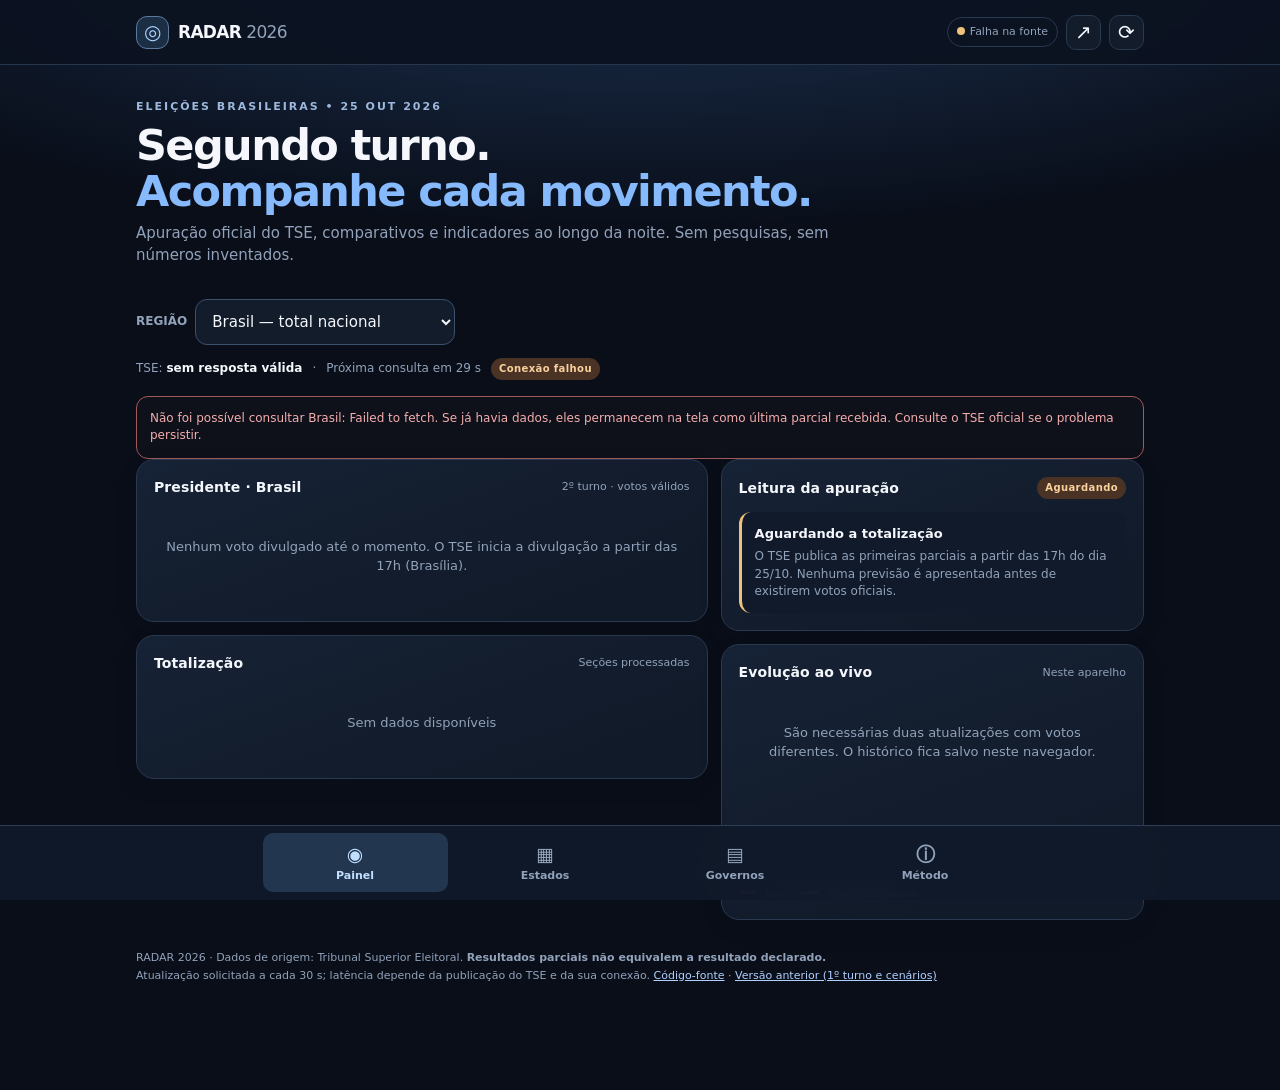
==== ao-vivo.html @ 3580d465 "feat: add real-time 2026 runoff dashboard for Android using official TSE results" ====
<!doctype html>
<html lang="pt-BR">
<head>
<meta charset="utf-8">
<meta name="viewport" content="width=device-width,initial-scale=1,viewport-fit=cover">
<meta name="theme-color" content="#0b1020">
<meta name="mobile-web-app-capable" content="yes">
<meta name="apple-mobile-web-app-capable" content="yes">
<title>Radar 2026 — 2º turno ao vivo</title>
<link rel="manifest" href="manifest.json">
<style>
:root{color-scheme:dark;--bg:#090e19;--panel:#121c2b;--panel2:#192538;--line:#29394f;--text:#f5f7fc;--muted:#91a2ba;--red:#f36e78;--blue:#69acfa;--green:#75dfb2;--amber:#eec27a}
*{box-sizing:border-box}html{scroll-behavior:smooth}body{margin:0;min-height:100vh;background:radial-gradient(ellipse 100% 35% at 50% -5%,#1c3150 0%,transparent 75%),var(--bg);font:15px/1.45 system-ui,-apple-system,"Segoe UI",sans-serif;color:var(--text)}
button,select{font:inherit}button{cursor:pointer}button:focus-visible,select:focus-visible,a:focus-visible{outline:2px solid var(--blue);outline-offset:3px}a{color:var(--blue)}
.container{width:min(100%,1040px);margin:auto;padding:0 16px}.topbar{position:sticky;top:0;z-index:10;background:#0b1220ed;backdrop-filter:blur(18px);border-bottom:1px solid #25364d}
.topin{display:flex;align-items:center;justify-content:space-between;gap:8px;min-height:64px}
.brand{display:flex;align-items:center;gap:9px;font-weight:850;font-size:17px;letter-spacing:-.7px}.logo{display:grid;place-items:center;width:33px;height:33px;border:1px solid #5c799e;border-radius:11px;background:#1b2e44;color:#a9d1ff;font-size:20px}.brand span:last-child{font-weight:400;color:var(--muted)}
.top-actions{display:flex;align-items:center;gap:8px}.light{padding:6px 9px;border:1px solid var(--line);border-radius:20px;color:var(--muted);font-size:11px;white-space:nowrap}.dot{display:inline-block;width:8px;height:8px;margin-right:5px;border-radius:50%;background:var(--amber)}.dot.live{background:var(--green);box-shadow:0 0 0 4px #75dfb21a}
.iconbtn{display:grid;place-items:center;width:35px;height:35px;border:1px solid var(--line);background:var(--panel);color:var(--text);border-radius:10px;font-size:20px}.iconbtn:disabled{opacity:.4}
.hero{padding:27px 0 15px}.eyebrow{font-size:11px;text-transform:uppercase;letter-spacing:2px;font-weight:800;color:#9db8dc}.hero h1{font-size:clamp(27px,7vw,43px);line-height:1.06;margin:8px 0 9px;letter-spacing:-1.6px}.hero p{color:var(--muted);margin:0;max-width:700px}
.row{display:flex;align-items:center;gap:10px;flex-wrap:wrap}.filter{margin:17px 0 13px;display:flex;align-items:center;gap:8px}
.filter label{font-size:12px;color:var(--muted);font-weight:700}.filter select{min-width:190px;max-width:100%;color:var(--text);background:var(--panel);border:1px solid #3a506d;border-radius:12px;padding:12px}
.statusline{font-size:12px;color:var(--muted);margin:7px 0 16px;display:flex;gap:10px;align-items:center;flex-wrap:wrap}.statusline strong{color:var(--text)}
.pill{font-size:10px;font-weight:800;letter-spacing:.4px;border-radius:20px;padding:4px 8px;background:#1d3850;color:#a2d8ff;white-space:nowrap}.pill.warn{background:#4a3325;color:#f8d19d}.pill.ok{background:#164233;color:#a9f5cb}
.card{background:linear-gradient(160deg,#162235,#111a29 80%);border:1px solid var(--line);border-radius:18px;padding:17px;margin-bottom:12px;box-shadow:0 7px 25px #00000013}.card-head{display:flex;justify-content:space-between;align-items:center;gap:10px;margin-bottom:13px}.card-head h2{font-size:14px;letter-spacing:.1px;margin:0}.card-head small{font-size:11px;color:var(--muted)}.muted{color:var(--muted)}
.duel{display:grid;grid-template-columns:1fr auto 1fr;align-items:end;gap:8px;margin-bottom:18px}.side{min-width:0}.side.r{text-align:right}.c-name{font-size:13px;color:var(--muted);font-weight:700;overflow:hidden;text-overflow:ellipsis;white-space:nowrap}.big{font-weight:850;font-size:clamp(32px,10vw,62px);line-height:1.12;letter-spacing:-2px;white-space:nowrap;font-variant-numeric:tabular-nums}.red{color:var(--red)}.blue{color:var(--blue)}.versus{font-size:11px;letter-spacing:.5px;font-weight:900;color:#6d84a3;margin-bottom:17px}.votes{font-size:12px;color:var(--muted);font-variant-numeric:tabular-nums}
.split{display:flex;height:13px;background:#34445a;border-radius:8px;overflow:hidden;gap:2px}.split>div{transition:width .5s}.split .a{background:var(--red)}.split .b{background:var(--blue)}.legend{display:flex;justify-content:space-between;gap:7px;font-size:11px;color:var(--muted);margin-top:8px}
.progress{height:7px;background:#29394e;border-radius:5px;overflow:hidden}.progress i{display:block;height:100%;background:linear-gradient(90deg,#4e8dd5,#8ec5ff);transition:width .6s}
.grid{display:grid;grid-template-columns:repeat(2,minmax(0,1fr));gap:9px}.metric{border:1px solid #28394c;background:#101a2a;border-radius:13px;padding:13px;min-width:0}.metric .k{font-size:11px;color:var(--muted);margin-bottom:7px}.metric .v{font-size:23px;font-weight:800;letter-spacing:-.7px;font-variant-numeric:tabular-nums}.metric .s{color:var(--muted);font-size:11px;margin-top:2px}.span2{grid-column:span 2}
.analytics{display:grid;gap:9px}.insight{padding:13px;background:#101a2a;border-radius:12px;border-left:3px solid #5c97d4}.insight strong{font-size:13px;display:block;margin-bottom:4px}.insight p{font-size:12px;color:var(--muted);margin:0}.insight.alert{border-color:var(--amber)}
.notice{border:1px solid #715a37;background:#372b211f;padding:13px;border-radius:12px;font-size:12px;color:#e8cda2}.notice.error{border-color:#a35959;color:#f5adad}.controls{display:flex;align-items:center;justify-content:space-between;gap:8px}.controls select{border:1px solid var(--line);background:#101a2a;color:var(--text);border-radius:8px;padding:8px;font-size:12px}
.chartarea{width:100%;min-height:190px}.chartarea svg{width:100%;height:auto;display:block}.chartlegend{display:flex;gap:13px;color:var(--muted);font-size:11px;flex-wrap:wrap}.linekey{display:inline-block;width:18px;height:3px;border-radius:2px;vertical-align:3px;margin-right:5px}
.list{display:flex;flex-direction:column}.state{width:100%;text-align:left;display:grid;grid-template-columns:minmax(0,1fr) 76px 100px;gap:10px;align-items:center;padding:12px 3px;background:transparent;color:var(--text);border:0;border-top:1px solid var(--line)}.state:active{background:#213450}.stname{font-size:13px;font-weight:800}.stsub{color:var(--muted);font-size:11px;margin-top:2px}.state .val{text-align:right;font-weight:800;font-variant-numeric:tabular-nums}.state .val small{display:block;font-size:10px;font-weight:500;color:var(--muted)}.tinybar{height:5px;border-radius:5px;background:#334458;margin-top:6px;overflow:hidden;display:flex}.tinybar>i{height:5px}.tinybar .a{background:var(--red)}.tinybar .b{background:var(--blue)}
.view{display:none}.view.active{display:block}.bottomnav{position:fixed;z-index:20;bottom:0;left:0;right:0;background:#101a2af0;backdrop-filter:blur(20px);border-top:1px solid #2d3f56;padding:7px max(10px,env(safe-area-inset-right)) calc(8px + env(safe-area-inset-bottom));display:flex;justify-content:center;gap:5px}.bottomnav button{width:min(25%,185px);background:transparent;border:0;color:var(--muted);font-size:11px;font-weight:750;border-radius:10px;padding:8px 2px}.bottomnav button b{display:block;font-size:19px;line-height:1.4}.bottomnav button.active{background:#223650;color:#c2dfff}
footer{padding:16px 0 105px;color:var(--muted);font-size:11px;line-height:1.65}footer a{color:#b0d0ff}
.empty{padding:28px 10px;text-align:center;color:var(--muted);font-size:13px}
.refreshing{animation:spin 1s linear infinite}@keyframes spin{to{transform:rotate(360deg)}}
@media(min-width:710px){.layout{display:grid;grid-template-columns:1.35fr 1fr;gap:13px;align-items:start}.layout .card{margin-bottom:13px}.grid{grid-template-columns:repeat(2,minmax(0,1fr))}.state{grid-template-columns:minmax(0,1fr) 100px 140px}.hero{padding-top:34px}.filter select{min-width:260px}}
@media(max-width:380px){.state{grid-template-columns:minmax(0,1fr) 66px 82px;gap:4px}.big{font-size:34px}.brand{font-size:15px}.statusline{font-size:11px}}
</style>
</head>
<body>
<header class="topbar"><div class="container topin"><div class="brand"><span class="logo">◎</span><div>RADAR <span>2026</span></div></div><div class="top-actions"><span id="livepill" class="light"><span class="dot"></span>Conectando</span><button id="share" class="iconbtn" title="Compartilhar resumo" aria-label="Compartilhar resumo">↗</button><button id="reload" class="iconbtn" title="Atualizar agora" aria-label="Atualizar agora">⟳</button></div></div></header>
<div class="container">
<section class="hero"><div class="eyebrow">ELEIÇÕES BRASILEIRAS • 25 OUT 2026</div><h1>Segundo turno.<br><span style="color:#86bafd">Acompanhe cada movimento.</span></h1><p>Apuração oficial do TSE, comparativos e indicadores ao longo da noite. Sem pesquisas, sem números inventados.</p></section>
<div class="filter"><label for="scope">REGIÃO</label><select id="scope" aria-label="Escolher região"></select></div>
<div class="statusline"><span id="source-time">TSE: consultando...</span><span>·</span><span id="update-time">Atualização automática: 30 s</span><span class="pill" id="status-pill">Aguardando</span></div>
<div id="error" class="notice error" hidden></div>

<div id="dashboard" class="view active">
<div class="layout">
<div>
<section class="card" id="duelCard"><div class="card-head"><h2>Presidência da República</h2><small>2º turno · votos válidos</small></div><div class="empty">Carregando dados do TSE…</div></section>
<section class="card"><div class="card-head"><h2>Totalização</h2><small>Seções processadas</small></div><div class="grid" id="numbers"><div class="empty">Aguardando informações…</div></div></section>
</div>
<div>
<section class="card"><div class="card-head"><h2>Leitura da apuração</h2><span class="pill" id="an-pill">Automática</span></div><div class="analytics" id="insights"><div class="empty">As análises aparecerão com os resultados.</div></div></section>
<section class="card"><div class="card-head"><h2>Evolução ao vivo</h2><small id="chart-note">Neste aparelho</small></div><div class="chartarea" id="timeline"><div class="empty">Aguardando o primeiro dado com votos…</div></div><div class="chartlegend"><span><i class="linekey" style="background:var(--red)"></i> Lula</span><span><i class="linekey" style="background:var(--blue)"></i> Flávio Bolsonaro</span></div></section>
</div>
</div>
</div>
<div id="states" class="view"><section class="card"><div class="card-head"><h2>Raio-X dos estados</h2><small>Presidência · 2º turno</small></div><p class="muted" style="font-size:12px;margin:0 0 10px">Toque em um estado para ver seus números e a evolução local. Cada UF tem seu próprio percentual de seções totalizadas — compare com cautela.</p><div class="controls"><label class="muted" style="font-size:12px" for="sort">Ordenar</label><select id="sort"><option value="alphabet">UF (A-Z)</option><option value="apur">Mais apurado</option><option value="gap">Maior vantagem</option></select></div><div class="list" id="state-list"></div></section></div>
<div id="governors" class="view"><section class="card"><div class="card-head"><h2>Governadores</h2><small>Estados com 2º turno</small></div><p class="muted" style="font-size:12px">Disputas de governador no Amazonas, Rio Grande do Norte, Distrito Federal, Espírito Santo, Acre e Tocantins, conforme configuração do TSE. Ceará e Amapá não têm disputa de governador neste turno.</p><div class="filter"><label for="govscope">ESTADO</label><select id="govscope"><option value="am">Amazonas</option><option value="rn">Rio Grande do Norte</option><option value="df">Distrito Federal</option><option value="es">Espírito Santo</option><option value="ac">Acre</option><option value="to">Tocantins</option></select></div><div id="gov-card" class="empty">Selecione a região para acompanhar.</div></section></div>
<div id="method" class="view"><section class="card"><div class="card-head"><h2>Como este radar funciona</h2><span class="pill">Transparência</span></div>
<p><strong>Fonte:</strong> arquivos JSON de resultado unificado publicados em <a href="https://resultados.tse.jus.br" target="_blank" rel="noopener">resultados.tse.jus.br</a>. Presidente no código de eleição 6258 e governador no 6260. Atualização a cada 30 segundos com pausa quando o aplicativo fica em segundo plano.</p>
<p><strong>“Apurado”</strong> é o percentual de seções totalizadas reportado pelo TSE, não uma estimativa de votos ainda por contar. As porcentagens das candidaturas são as de votos válidos na respectiva abrangência.</p>
<p><strong>Leituras automáticas</strong> mostram diferença de votos, pontos percentuais, liderança e mudanças observadas. Uma tendência parcial não é uma previsão de quem vencerá; a ordem geográfica de apuração pode distorcer a impressão.</p>
<p><strong>Histórico:</strong> salvo apenas neste navegador, a cada mudança relevante dos dados enquanto o painel permanece aberto. Limpar dados do site ou mudar de aparelho apaga o histórico local.</p>
<p><strong>Falhas:</strong> quando a fonte oficial não responde, o app não fabrica valores nem apresenta dados antigos como novos. Confira o horário oficial e o aviso de conexão.</p>
<p>Este painel é independente, sem vínculo institucional com o TSE. Não usa inteligência artificial generativa, API paga ou análises editoriais partidárias.</p>
<a href="https://www.tse.jus.br/eleicoes/eleicoes-2026-content/divulgacao-dos-resultados-das-eleicoes-2026" target="_blank" rel="noopener">Conferir resultados na Justiça Eleitoral</a>
</section></div>
<footer>RADAR 2026 · Dados de origem: Tribunal Superior Eleitoral. <strong>Resultados parciais não equivalem a resultado declarado.</strong><br>Atualização solicitada a cada 30 s; latência depende da publicação do TSE e da sua conexão. <a href="https://github.com/Fliparaujor/apuracao-2026">Código-fonte</a> · <a href="index.html">Versão anterior (1º turno e cenários)</a></footer>
</div>
<nav class="bottomnav" aria-label="Navegação"><button data-tab="dashboard" class="active"><b>◉</b>Painel</button><button data-tab="states"><b>▦</b>Estados</button><button data-tab="governors"><b>▤</b>Governos</button><button data-tab="method"><b>ⓘ</b>Método</button></nav>

<script>
(function(){
"use strict";
const ROOT="https://resultados.tse.jus.br/oficial/ele2026/";
const FREQ=30000;
const STATES={ac:"Acre",al:"Alagoas",ap:"Amapá",am:"Amazonas",ba:"Bahia",ce:"Ceará",df:"Distrito Federal",es:"Espírito Santo",go:"Goiás",ma:"Maranhão",mt:"Mato Grosso",ms:"Mato Grosso do Sul",mg:"Minas Gerais",pa:"Pará",pb:"Paraíba",pr:"Paraná",pe:"Pernambuco",pi:"Piauí",rj:"Rio de Janeiro",rn:"Rio Grande do Norte",rs:"Rio Grande do Sul",ro:"Rondônia",rr:"Roraima",sc:"Santa Catarina",sp:"São Paulo",se:"Sergipe",to:"Tocantins"};
const scopeNames={br:"Brasil",ce:"Ceará",ap:"Amapá","ce13897":"Fortaleza","ap06050":"Macapá",...STATES};
const GOV=["am","rn","df","es","ac","to"];
const $=id=>document.getElementById(id);
const fmt=n=>Number(n||0).toLocaleString("pt-BR");
const dec=(n,d=2)=>Number(n||0).toLocaleString("pt-BR",{minimumFractionDigits:d,maximumFractionDigits:d});
const parseNum=n=>Number(String(n==null?0:n).replace(/\./g,"").replace(",","."))||0;
const esc=s=>String(s==null?"":s).replace(/[&<>"']/g,c=>({"&":"&amp;","<":"&lt;",">":"&gt;",'"':"&quot;","'":"&#39;"}[c]));
const race=(key,gov=false)=>{const uf=key==="br"?"br":key.slice(0,2);const city=key.length>2?key.slice(2):"";const ele=gov?6260:6258;const c=gov?"0003":"0001";return ROOT+ele+"/dados/"+uf+"/"+uf+city+"-c"+c+"-e"+String(ele).padStart(6,"0")+"-u.json"};
function decode(d){if(!d||!d.carg||!d.carg[0])throw Error("Formato inesperado do TSE");const x=d.carg[0];const arr=[];(x.agr||[]).forEach(a=>(a.par||[]).forEach(p=>(p.cand||[]).forEach(c=>arr.push({name:c.nmu||c.nm,num:String(c.n),party:p.sg||"",v:parseNum(c.vap),pct:parseNum(c.pvap),status:c.st||"",eleito:c.e==="s"}))));arr.sort((a,b)=>b.v-a.v);return {id:d.idg||"",date:(d.dg||"")+" "+(d.hg||""),turn:String(d.t||""),finished:d.tf==="s",counted:parseNum(d.s&&d.s.pst),sections:parseNum(d.s&&d.s.st),sectionsTotal:parseNum(d.s&&d.s.ts),valid:parseNum(d.v&&d.v.vv),blank:parseNum(d.v&&d.v.vb),null:parseNum(d.v&&(d.v.vn||d.v.tvn)),voters:parseNum(d.e&&d.e.c),electorate:parseNum(d.e&&d.e.te),cands:arr};}
let scope="br",tab="dashboard",sorting="alphabet",govscope="am",busy=false,lastFetch=0,next=0,seq=0;
const cache={},errors={};
const histKey=k=>"radar2026-v1-"+k;
const history={};
function loadHist(k){if(history[k])return history[k];try{let h=JSON.parse(localStorage.getItem(histKey(k))||"[]");history[k]=Array.isArray(h)?h:[];}catch(e){history[k]=[];}return history[k];}
function remember(k,d){if(!d.valid||!d.cands.length)return;const h=loadHist(k),s={t:Date.now(),source:d.date,id:d.id,p:d.cands.map(c=>({n:c.num,v:c.v,p:c.pct})),counted:d.counted,valid:d.valid};const old=h[h.length-1];if(old&&old.id===s.id&&old.counted===s.counted&&old.valid===s.valid)return;h.push(s);if(h.length>240)h.splice(0,h.length-240);try{localStorage.setItem(histKey(k),JSON.stringify(h))}catch(e){}}
async function fetchOne(key,gov=false){const k=(gov?"gov-":"pres-")+key;const controller=new AbortController(),tm=setTimeout(()=>controller.abort(),12000);
try{const u=race(key,gov)+"?v="+Math.floor(Date.now()/15000);const r=await fetch(u,{signal:controller.signal,cache:"no-store"});if(!r.ok)throw Error("HTTP "+r.status);const data=decode(await r.json());if(data.turn&&data.turn!=="2")throw Error("Resposta não corresponde ao 2º turno");cache[k]=data;errors[k]="";remember(k,data);return data;}catch(e){errors[k]=e.name==="AbortError"?"TSE demorou para responder":(e.message||"Falha de rede");return null;}finally{clearTimeout(tm);}}
async function pool(tasks,limit=5){let pos=0;await Promise.all(Array.from({length:Math.min(limit,tasks.length)},async()=>{while(pos<tasks.length){const task=tasks[pos++];await task();}}));}
function candidateClass(c){return c.num==="13"?"red":c.num==="22"?"blue":"";}
function snapshot(key,gov=false){return cache[(gov?"gov-":"pres-")+key];}
function headline(d){if(!d||!d.valid)return '<div class="empty">Nenhum voto divulgado até o momento. O TSE inicia a divulgação a partir das 17h (Brasília).</div>';const a=d.cands[0],b=d.cands[1];if(!a)return '<div class="empty">Sem candidatura disponível na fonte oficial.</div>';let av=a.pct,bv=b?b.pct:0;return '<div class="duel"><div class="side"><div class="c-name">'+esc(a.name)+'</div><div class="big '+candidateClass(a)+'">'+dec(av)+'%</div><div class="votes">'+fmt(a.v)+' votos</div></div><span class="versus">VS</span><div class="side r"><div class="c-name">'+esc(b?b.name:"—")+'</div><div class="big '+candidateClass(b||{})+'">'+dec(bv)+'%</div><div class="votes">'+fmt(b?b.v:0)+' votos</div></div></div><div class="split"><div class="a" style="background:var('+(a.num==="13"?"--red":"--blue")+');width:'+Math.max(0,Math.min(100,av))+'%"></div><div class="b" style="background:var('+(b&&b.num==="13"?"--red":"--blue")+');width:'+Math.max(0,Math.min(100,bv))+'%"></div></div><div class="legend"><span>'+esc(a.party)+' · '+esc(a.num)+'</span><span>'+esc(b?b.party:"")+' · '+esc(b?b.num:"")+'</span></div>';}
function metrics(d){const parts=[["Seções apuradas",dec(d.counted)+"%","TSE · "+fmt(d.sections)+" / "+fmt(d.sectionsTotal)],["Votos válidos",fmt(d.valid),"na região selecionada"],["Comparecimento",fmt(d.voters),d.electorate?dec(100*d.voters/d.electorate)+"% do eleitorado até agora":"Aguardando"],["Brancos e nulos",fmt(d.blank+d.null),fmt(d.blank)+" brancos · "+fmt(d.null)+" nulos"]];return parts.map(x=>'<div class="metric"><div class="k">'+x[0]+'</div><div class="v">'+x[1]+'</div><div class="s">'+x[2]+'</div></div>').join('');}
function insight(title,body,warn=false){return '<div class="insight'+(warn?' alert':'')+'"><strong>'+esc(title)+'</strong><p>'+esc(body)+'</p></div>';}
function analysis(k,d){if(!d||!d.valid)return insight("Aguardando a totalização","O TSE publica as primeiras parciais a partir das 17h do dia 25/10. Nenhuma previsão é apresentada antes de existirem votos oficiais.",true);
const a=d.cands[0],b=d.cands[1];if(!a||!b)return insight("Sem comparativo ainda","Aguardando dados de ambas as candidaturas.",true);const diff=a.v-b.v,pp=a.pct-b.pct,h=loadHist("pres-"+k);
let out=insight("Liderança parcial",a.name+" está à frente por "+fmt(diff)+" votos ("+dec(pp)+" pontos percentuais) em "+scopeNames[k]+".");
if(h.length>=2){let prior=h[h.length-2];let prev=prior.p.find(x=>x.n===a.num);let move=prev?a.pct-prev.p:null;if(move!==null)out+=insight("Mudança desde a parcial anterior",(move>=0?"+":"")+dec(move)+" ponto(s) na participação de "+a.name+" desde o registro anterior neste aparelho. Isso não indica tendência nacional consolidada.");}
else out+=insight("Histórico em formação","O radar começa a guardar snapshots reais à medida que novos boletins são processados. A série não representa períodos em que o app esteve fechado.");
if(d.counted<100)out+=insight("Leitura com cautela",dec(d.counted)+"% das seções da abrangência foram totalizadas. A ordem em que as cidades e regiões entram no sistema pode alterar bastante a liderança parcial.",true);
else out+=insight("Totalização da abrangência",d.finished?"O TSE marca a totalização como encerrada. Confira a situação oficial da candidatura.":"Todas as seções constam como totalizadas; a conclusão oficial ainda deve ser confirmada pelo TSE.");
return out;}
function chart(k){const h=loadHist("pres-"+k),el=$("timeline");if(h.length<2){el.innerHTML='<div class="empty">São necessárias duas atualizações com votos diferentes. O histórico fica salvo neste navegador.</div>';return;}const pts=h.slice(-80),w=640,height=225,pad={l:43,r:15,t:18,b:33},inner=w-pad.l-pad.r;
const cs=snapshot(k)?.cands||[];const names=cs.length?cs.map(c=>c.num):["13","22"];const y=v=>pad.t+(100-v)/100*(height-pad.t-pad.b);const xx=i=>pad.l+i/(pts.length-1)*inner;
function path(n){return pts.map((p,i)=>{const x=p.p.find(z=>z.n===n);return (i?"L":"M")+xx(i).toFixed(1)+" "+y(x?x.p:0).toFixed(1)}).join(" ");}
const a=names[0],b=names[1];const lines=[a,b].map(n=>'<path d="'+path(n)+'" fill="none" stroke="'+(n==="13"?"#f36e78":"#69acfa")+'" stroke-width="3" stroke-linecap="round" stroke-linejoin="round"/>').join("");
let grid="";for(const v of [0,25,50,75,100])grid+='<line x1="'+pad.l+'" y1="'+y(v)+'" x2="'+(w-pad.r)+'" y2="'+y(v)+'" stroke="#2b3d52" stroke-dasharray="3 5"/><text x="'+(pad.l-8)+'" y="'+(y(v)+4)+'" text-anchor="end" fill="#8da1ba" font-size="12">'+v+'%</text>';
const start=new Date(pts[0].t).toLocaleTimeString("pt-BR",{hour:"2-digit",minute:"2-digit"});const end=new Date(pts[pts.length-1].t).toLocaleTimeString("pt-BR",{hour:"2-digit",minute:"2-digit"});
el.innerHTML='<svg viewBox="0 0 '+w+' '+height+'" role="img" aria-label="Evolução dos percentuais da apuração, registrada no aparelho">'+grid+lines+'<text x="'+pad.l+'" y="'+(height-7)+'" fill="#8da1ba" font-size="12">'+start+'</text><text x="'+(w-pad.r)+'" y="'+(height-7)+'" fill="#8da1ba" text-anchor="end" font-size="12">'+end+'</text></svg>';}
function renderDashboard(){const d=snapshot(scope);$("duelCard").innerHTML='<div class="card-head"><h2>Presidente · '+esc(scopeNames[scope]||scope)+'</h2><small>2º turno · votos válidos</small></div>'+headline(d)+(d?'<div class="legend"><span>'+esc(d.date)+'</span><span>'+dec(d.counted)+'% apurado</span></div><div class="progress" style="margin-top:6px"><i style="width:'+Math.min(100,d.counted)+'%"></i></div>':'');
$("numbers").innerHTML=d?metrics(d):'<div class="empty span2">Sem dados disponíveis</div>';
$("insights").innerHTML=analysis(scope,d);$("an-pill").className="pill"+(d&&d.valid?" ok":" warn");$("an-pill").textContent=d&&d.valid?"Parcial oficial":"Aguardando";
$("source-time").innerHTML=d?"TSE: <strong>"+esc(d.date)+"</strong> · "+esc(scopeNames[scope]||scope):"TSE: <strong>sem resposta válida</strong>";
const err=errors["pres-"+scope];$("error").hidden=!err;$("error").textContent=err?"Não foi possível consultar "+scopeNames[scope]+": "+err+". Se já havia dados, eles permanecem na tela como última parcial recebida. Consulte o TSE oficial se o problema persistir.":"";
$("status-pill").className="pill "+(err?"warn":d&&d.valid?"ok":"warn");$("status-pill").textContent=err?"Conexão falhou":d&&d.valid?(d.finished?"Totalizado":"Apuração parcial"):"Sem votos divulgados";
$("livepill").innerHTML='<span class="dot'+(d&&d.valid&&!err?" live":"")+'"></span>'+(err?"Falha na fonte":d&&d.valid?"TSE conectado":"Aguardando votos");
chart(scope);
}
function renderStates(){let a=Object.keys(STATES).map(k=>[k,snapshot(k)]);if(sorting==="alphabet")a.sort((x,y)=>STATES[x[0]].localeCompare(STATES[y[0]],"pt-BR"));if(sorting==="apur")a.sort((x,y)=>(y[1]?.counted||0)-(x[1]?.counted||0));if(sorting==="gap")a.sort((x,y)=>((y[1]?.cands[0]?.pct||0)-(y[1]?.cands[1]?.pct||0))-((x[1]?.cands[0]?.pct||0)-(x[1]?.cands[1]?.pct||0)));
$("state-list").innerHTML=a.map(([k,d])=>{let a=d?.cands[0],b=d?.cands[1],p=d?.counted||0,v=!!(d?.valid);return '<button class="state" data-scope="'+k+'"><div><div class="stname">'+STATES[k]+'</div><div class="stsub">'+(v?a.name+" lidera":"Aguardando votos")+'</div></div><div class="val">'+dec(p,1)+'%<small>apurado</small></div><div class="val">'+(v?'<span class="'+candidateClass(a)+'">+'+dec(a.pct-(b?.pct||0),2)+' pp</span>':'—')+'<small>vantagem líder</small><div class="tinybar"><i class="a" style="width:'+(v?(d.cands.find(c=>c.num==="13")?.pct||0):0)+'%"></i><i class="b" style="width:'+(v?(d.cands.find(c=>c.num==="22")?.pct||0):0)+'%"></i></div></div></button>';}).join("");}
function renderGov(){const d=snapshot(govscope,true);$("gov-card").innerHTML='<div class="card-head"><h2>'+STATES[govscope]+'</h2><small>'+esc(d?d.date:"Sem resposta")+'</small></div>'+headline(d)+(d?'<p class="muted" style="font-size:12px">'+dec(d.counted)+'% das seções totalizadas · '+fmt(d.valid)+' votos válidos</p>':'<p class="muted">Aguardando resultado oficial. A eleição está configurada para o 2º turno nesta UF.</p>')+(errors["gov-"+govscope]?'<p class="notice error">Fonte indisponível: '+esc(errors["gov-"+govscope])+'</p>':'');}
function render(){renderDashboard();if(tab==="states")renderStates();if(tab==="governors")renderGov();}
function setTab(k){tab=k;document.querySelectorAll(".view").forEach(x=>x.classList.toggle("active",x.id===k));document.querySelectorAll("[data-tab]").forEach(x=>x.classList.toggle("active",x.dataset.tab===k));if(k==="governors"&&!snapshot(govscope,true))fetchOne(govscope,true).then(renderGov);render();window.scrollTo({top:0,behavior:"instant"});}
function updateOptions(){const sel=$("scope");const specials=[["br","Brasil — total nacional"],["ce","Ceará"],["ap","Amapá"],["ce13897","Fortaleza"],["ap06050","Macapá"]];sel.innerHTML='<optgroup label="Acessos rápidos">'+specials.map(([k,v])=>'<option value="'+k+'">'+v+'</option>').join("")+'</optgroup><optgroup label="Demais estados">'+Object.entries(STATES).filter(([k])=>!["ce","ap"].includes(k)).sort((a,b)=>a[1].localeCompare(b[1],"pt-BR")).map(([k,v])=>'<option value="'+k+'">'+v+'</option>').join("")+'</optgroup>';sel.value=scope;}
async function refresh(){if(busy)return;busy=true;$("reload").disabled=true;$("reload").classList.add("refreshing");const current=++seq;
const mainKeys=[...new Set(["br","ce","ap","ce13897","ap06050",scope])];await pool(mainKeys.map(k=>()=>fetchOne(k)),5);
if(current!==seq)return;renderDashboard();lastFetch=Date.now();next=lastFetch+FREQ;
const stateKeys=Object.keys(STATES).filter(k=>!mainKeys.includes(k));await pool(stateKeys.map(k=>()=>fetchOne(k)),5);
if(tab==="states")renderStates();if(tab==="governors")await fetchOne(govscope,true).then(renderGov);
busy=false;$("reload").disabled=false;$("reload").classList.remove("refreshing");next=Date.now()+FREQ;updateCountdown();}
function updateCountdown(){const s=busy?"Atualizando dados…":"Próxima consulta em "+Math.max(0,Math.ceil((next-Date.now())/1000))+" s";$("update-time").textContent=s;}
function share(){const d=snapshot(scope),txt=d&&d.valid?"Apuração 2026 • "+scopeNames[scope]+"\n"+d.cands.map(c=>c.name+": "+dec(c.pct)+"% ("+fmt(c.v)+" votos)").join("\n")+"\n"+dec(d.counted)+"% das seções · TSE "+d.date+"\n":"Apuração 2026: aguardando dados oficiais.\n";const url=location.href;const body=txt+"Fonte: resultados.tse.jus.br\n"+url;if(navigator.share){navigator.share({title:"Radar 2026",text:body}).catch(()=>{});}else if(navigator.clipboard){navigator.clipboard.writeText(body).then(()=>alert("Resumo copiado")).catch(()=>prompt("Copie o resumo",body));}else prompt("Copie o resumo",body);}
$("reload").addEventListener("click",refresh);$("share").addEventListener("click",share);$("scope").addEventListener("change",e=>{scope=e.target.value;renderDashboard();if(!snapshot(scope))fetchOne(scope).then(renderDashboard);});$("govscope").addEventListener("change",e=>{govscope=e.target.value;renderGov();fetchOne(govscope,true).then(renderGov);});$("sort").addEventListener("change",e=>{sorting=e.target.value;renderStates();});
document.querySelectorAll("[data-tab]").forEach(b=>b.addEventListener("click",()=>setTab(b.dataset.tab)));
$("state-list").addEventListener("click",e=>{const btn=e.target.closest("[data-scope]");if(!btn)return;scope=btn.dataset.scope;$("scope").value=scope;setTab("dashboard");});
document.addEventListener("visibilitychange",()=>{if(!document.hidden&&Date.now()>=next)refresh();});
window.addEventListener("online",()=>{if(!document.hidden)refresh();});
setInterval(()=>{if(document.hidden)return;if(!busy&&Date.now()>=next)refresh();else updateCountdown();},1000);
updateOptions();render();refresh();
if("serviceWorker"in navigator&&location.protocol==="https:"){navigator.serviceWorker.register("sw.js").catch(()=>{});}
})();
</script>
</body></html>
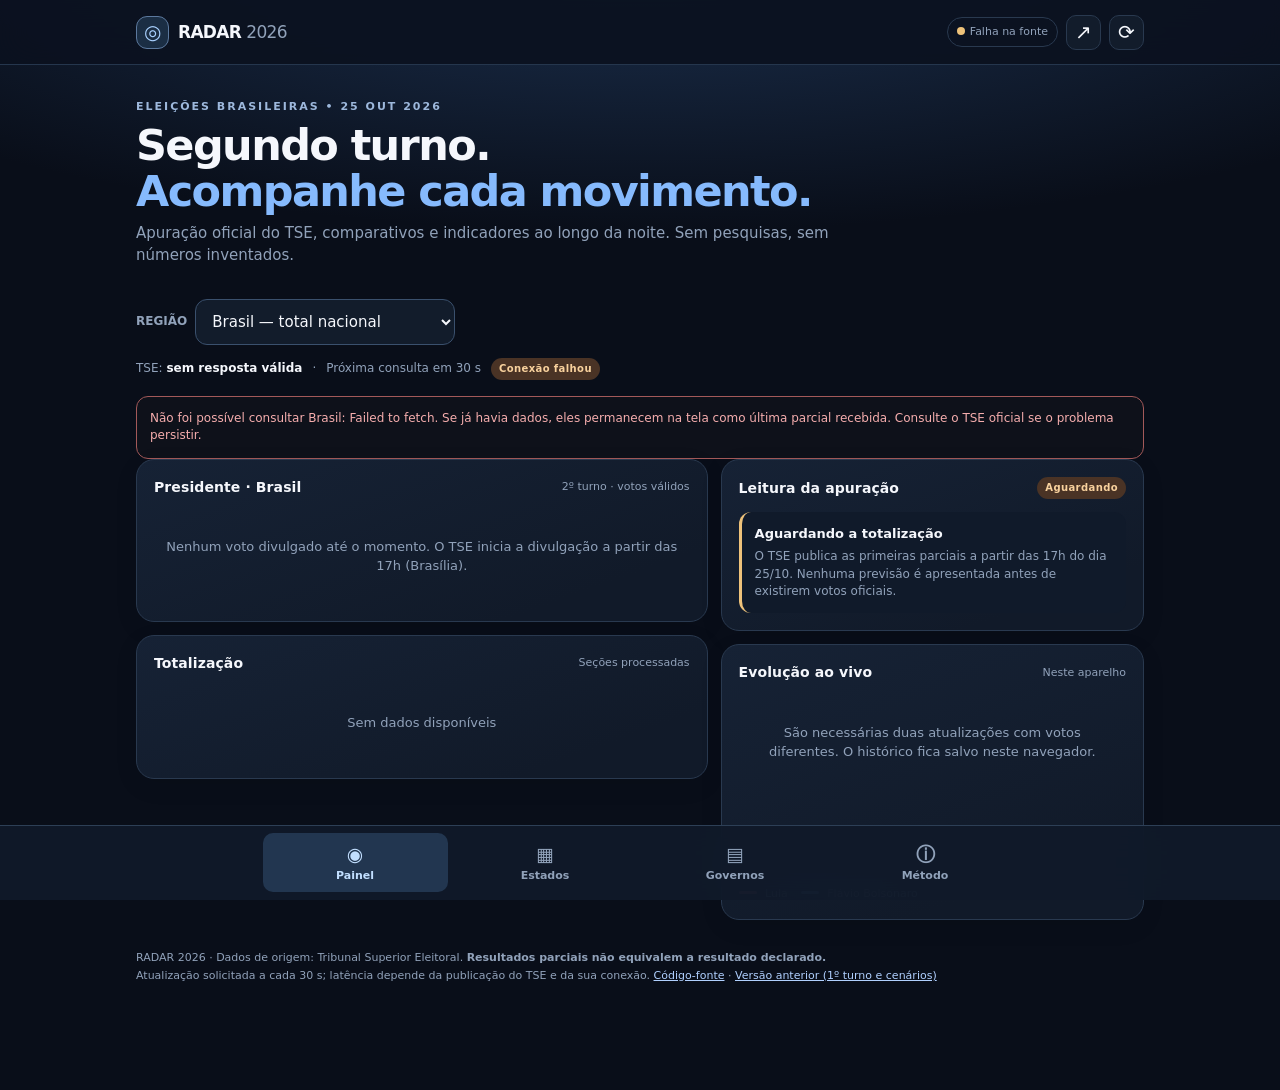
==== commit 540d5f43: "fix: use local TSE proxy in Termux mode and add browser icon" ====
--- a/ao-vivo.html
+++ b/ao-vivo.html
@@ -8,6 +8,7 @@
 <meta name="apple-mobile-web-app-capable" content="yes">
 <title>Radar 2026 — 2º turno ao vivo</title>
 <link rel="manifest" href="manifest.json">
+<link rel="icon" type="image/svg+xml" href="icon.svg">
 <style>
 :root{color-scheme:dark;--bg:#090e19;--panel:#121c2b;--panel2:#192538;--line:#29394f;--text:#f5f7fc;--muted:#91a2ba;--red:#f36e78;--blue:#69acfa;--green:#75dfb2;--amber:#eec27a}
 *{box-sizing:border-box}html{scroll-behavior:smooth}body{margin:0;min-height:100vh;background:radial-gradient(ellipse 100% 35% at 50% -5%,#1c3150 0%,transparent 75%),var(--bg);font:15px/1.45 system-ui,-apple-system,"Segoe UI",sans-serif;color:var(--text)}
@@ -96,7 +97,7 @@
 function loadHist(k){if(history[k])return history[k];try{let h=JSON.parse(localStorage.getItem(histKey(k))||"[]");history[k]=Array.isArray(h)?h:[];}catch(e){history[k]=[];}return history[k];}
 function remember(k,d){if(!d.valid||!d.cands.length)return;const h=loadHist(k),s={t:Date.now(),source:d.date,id:d.id,p:d.cands.map(c=>({n:c.num,v:c.v,p:c.pct})),counted:d.counted,valid:d.valid};const old=h[h.length-1];if(old&&old.id===s.id&&old.counted===s.counted&&old.valid===s.valid)return;h.push(s);if(h.length>240)h.splice(0,h.length-240);try{localStorage.setItem(histKey(k),JSON.stringify(h))}catch(e){}}
 async function fetchOne(key,gov=false){const k=(gov?"gov-":"pres-")+key;const controller=new AbortController(),tm=setTimeout(()=>controller.abort(),12000);
-try{const u=race(key,gov)+"?v="+Math.floor(Date.now()/15000);const r=await fetch(u,{signal:controller.signal,cache:"no-store"});if(!r.ok)throw Error("HTTP "+r.status);const data=decode(await r.json());if(data.turn&&data.turn!=="2")throw Error("Resposta não corresponde ao 2º turno");cache[k]=data;errors[k]="";remember(k,data);return data;}catch(e){errors[k]=e.name==="AbortError"?"TSE demorou para responder":(e.message||"Falha de rede");return null;}finally{clearTimeout(tm);}}
+try{const direct=race(key,gov);const local=(location.hostname==="127.0.0.1"||location.hostname==="localhost");const u=(local?"/api/tse/"+direct.slice(ROOT.length):direct)+"?v="+Math.floor(Date.now()/15000);const r=await fetch(u,{signal:controller.signal,cache:"no-store"});if(!r.ok)throw Error("HTTP "+r.status);const data=decode(await r.json());if(data.turn&&data.turn!=="2")throw Error("Resposta não corresponde ao 2º turno");cache[k]=data;errors[k]="";remember(k,data);return data;}catch(e){errors[k]=e.name==="AbortError"?"TSE demorou para responder":(e.message||"Falha de rede");return null;}finally{clearTimeout(tm);}}
 async function pool(tasks,limit=5){let pos=0;await Promise.all(Array.from({length:Math.min(limit,tasks.length)},async()=>{while(pos<tasks.length){const task=tasks[pos++];await task();}}));}
 function candidateClass(c){return c.num==="13"?"red":c.num==="22"?"blue":"";}
 function snapshot(key,gov=false){return cache[(gov?"gov-":"pres-")+key];}
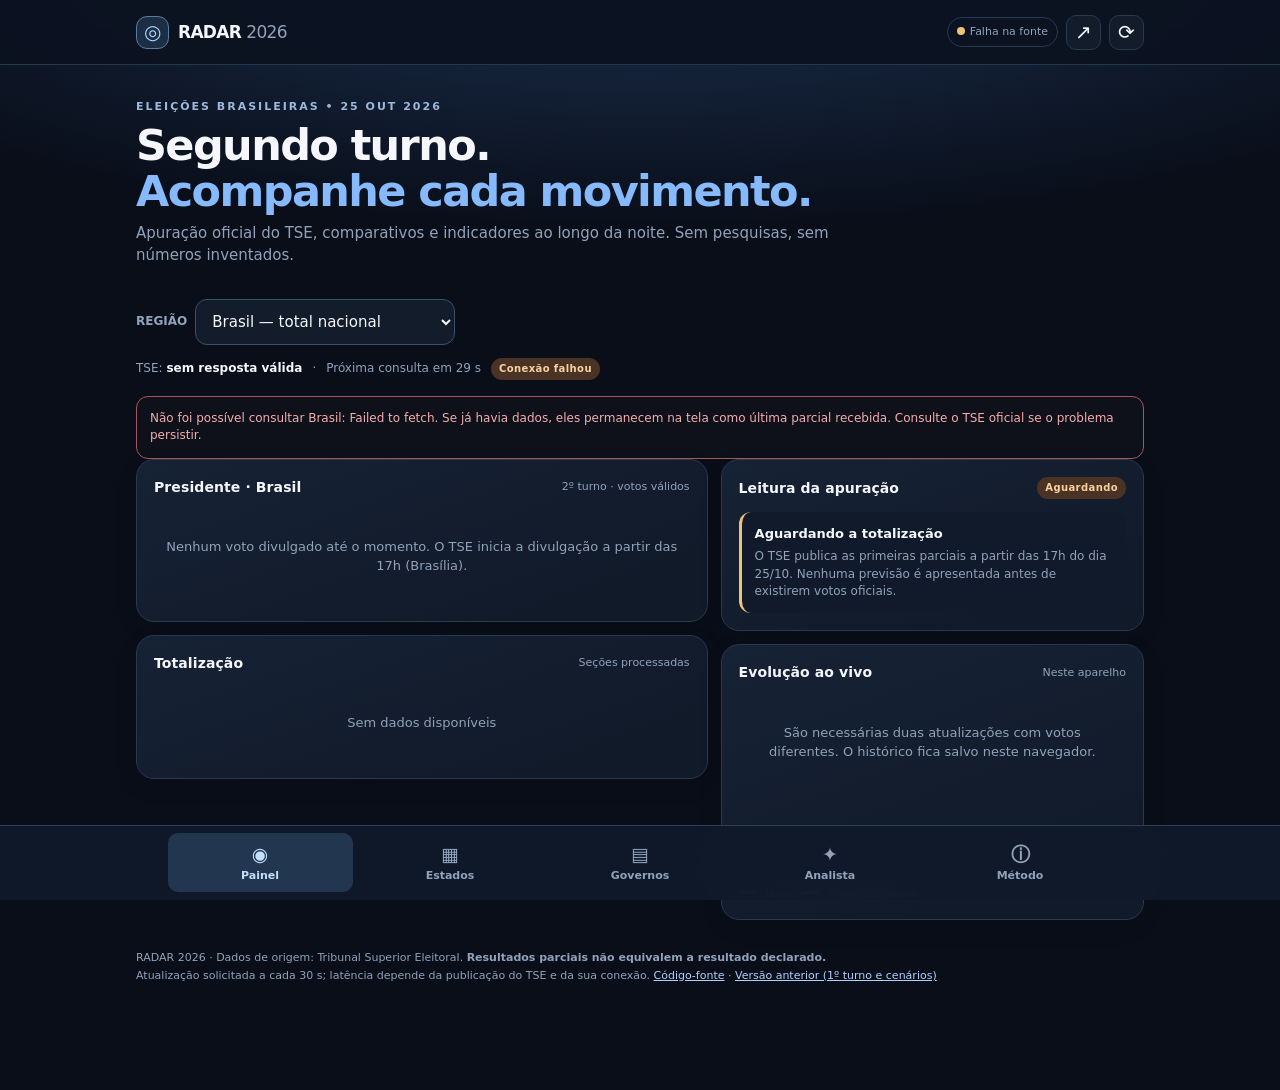
==== commit 8f861043: "feat: load modular analyst UI in Android dashboard" ====
--- a/ao-vivo.html
+++ b/ao-vivo.html
@@ -109,6 +109,7 @@
 let out=insight("Liderança parcial",a.name+" está à frente por "+fmt(diff)+" votos ("+dec(pp)+" pontos percentuais) em "+scopeNames[k]+".");
 if(h.length>=2){let prior=h[h.length-2];let prev=prior.p.find(x=>x.n===a.num);let move=prev?a.pct-prev.p:null;if(move!==null)out+=insight("Mudança desde a parcial anterior",(move>=0?"+":"")+dec(move)+" ponto(s) na participação de "+a.name+" desde o registro anterior neste aparelho. Isso não indica tendência nacional consolidada.");}
 else out+=insight("Histórico em formação","O radar começa a guardar snapshots reais à medida que novos boletins são processados. A série não representa períodos em que o app esteve fechado.");
+if(k==="br"){const report=Object.keys(STATES).map(u=>snapshot(u)).filter(x=>x&&x.valid&&x.counted>0&&x.cands.length>=2);const by13=report.filter(x=>x.cands[0].num==="13").length;const by22=report.filter(x=>x.cands[0].num==="22").length;if(report.length)out+=insight("Panorama das UFs",report.length+" de 27 UFs já têm votos publicados neste painel: "+by13+" com Lula à frente, "+by22+" com Flávio Bolsonaro à frente. As UFs apresentam níveis diferentes de totalização; isso não é projeção nacional.");}if(h.length>=2){const prev=h[h.length-2];const priorLeader=[...prev.p].sort((x,y)=>y.v-x.v)[0];if(priorLeader&&priorLeader.n!==a.num)out+=insight("Mudança de liderança","A candidatura à frente mudou entre as duas últimas parciais armazenadas neste aparelho. Verifique a proporção de seções atualizadas antes de interpretar o movimento.",true);}
 if(d.counted<100)out+=insight("Leitura com cautela",dec(d.counted)+"% das seções da abrangência foram totalizadas. A ordem em que as cidades e regiões entram no sistema pode alterar bastante a liderança parcial.",true);
 else out+=insight("Totalização da abrangência",d.finished?"O TSE marca a totalização como encerrada. Confira a situação oficial da candidatura.":"Todas as seções constam como totalizadas; a conclusão oficial ainda deve ser confirmada pelo TSE.");
 return out;}
@@ -138,7 +139,7 @@
 const mainKeys=[...new Set(["br","ce","ap","ce13897","ap06050",scope])];await pool(mainKeys.map(k=>()=>fetchOne(k)),5);
 if(current!==seq)return;renderDashboard();lastFetch=Date.now();next=lastFetch+FREQ;
 const stateKeys=Object.keys(STATES).filter(k=>!mainKeys.includes(k));await pool(stateKeys.map(k=>()=>fetchOne(k)),5);
-if(tab==="states")renderStates();if(tab==="governors")await fetchOne(govscope,true).then(renderGov);
+renderDashboard();if(tab==="states")renderStates();if(tab==="governors")await fetchOne(govscope,true).then(renderGov);
 busy=false;$("reload").disabled=false;$("reload").classList.remove("refreshing");next=Date.now()+FREQ;updateCountdown();}
 function updateCountdown(){const s=busy?"Atualizando dados…":"Próxima consulta em "+Math.max(0,Math.ceil((next-Date.now())/1000))+" s";$("update-time").textContent=s;}
 function share(){const d=snapshot(scope),txt=d&&d.valid?"Apuração 2026 • "+scopeNames[scope]+"\n"+d.cands.map(c=>c.name+": "+dec(c.pct)+"% ("+fmt(c.v)+" votos)").join("\n")+"\n"+dec(d.counted)+"% das seções · TSE "+d.date+"\n":"Apuração 2026: aguardando dados oficiais.\n";const url=location.href;const body=txt+"Fonte: resultados.tse.jus.br\n"+url;if(navigator.share){navigator.share({title:"Radar 2026",text:body}).catch(()=>{});}else if(navigator.clipboard){navigator.clipboard.writeText(body).then(()=>alert("Resumo copiado")).catch(()=>prompt("Copie o resumo",body));}else prompt("Copie o resumo",body);}
@@ -152,4 +153,5 @@
 if("serviceWorker"in navigator&&location.protocol==="https:"){navigator.serviceWorker.register("sw.js").catch(()=>{});}
 })();
 </script>
+<script src="analista.js"></script>
 </body></html>
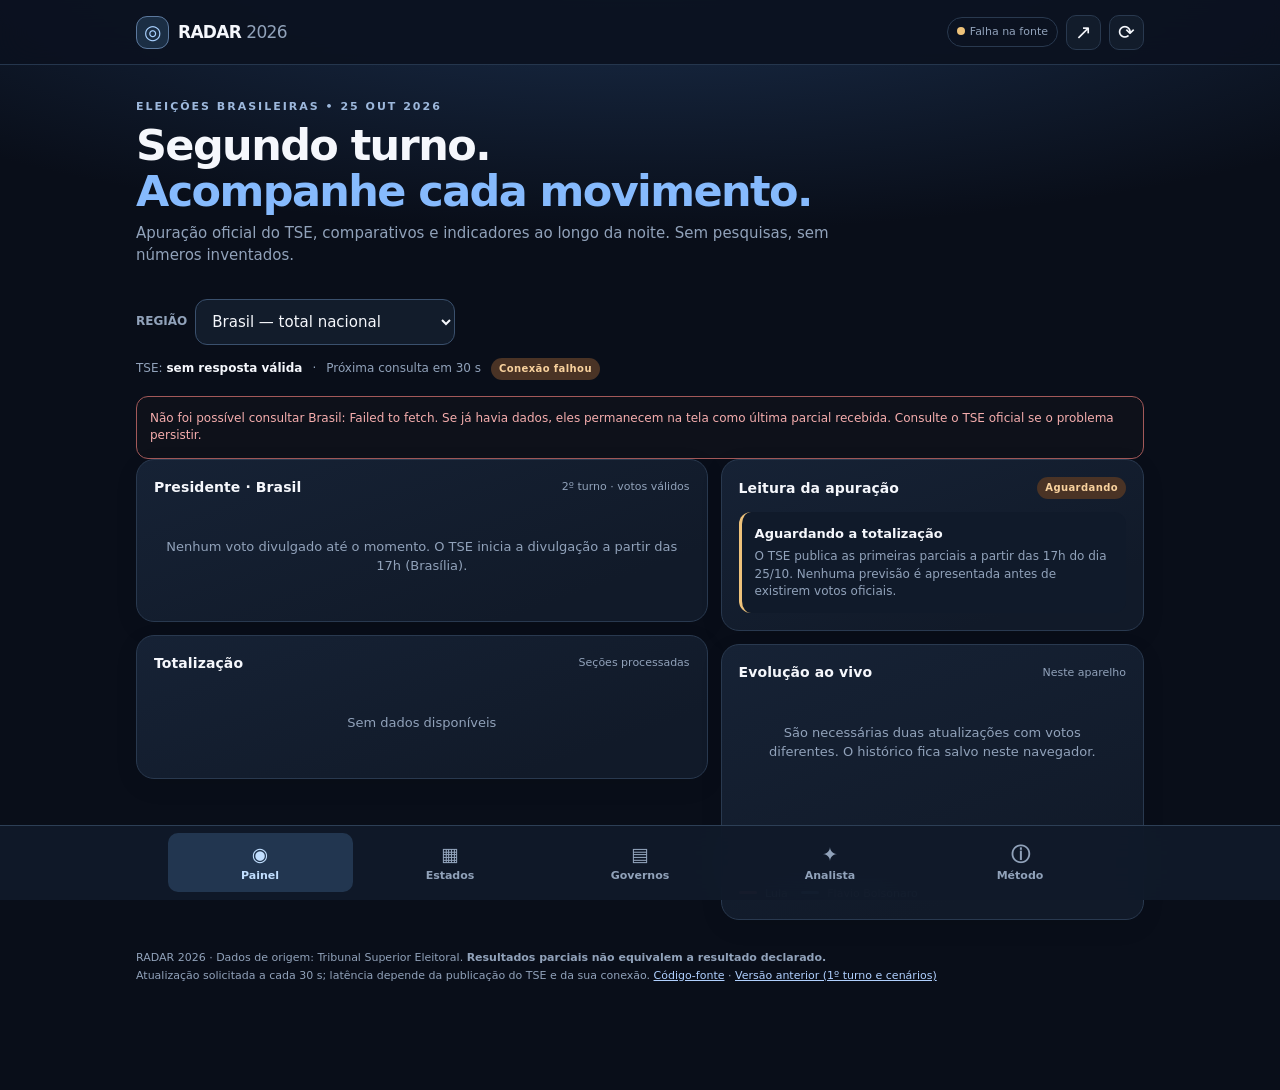
==== commit f05d5d41: "docs: distinguish numeric TSE dashboard from optional AI interpretations" ====
--- a/ao-vivo.html
+++ b/ao-vivo.html
@@ -68,7 +68,7 @@
 <p><strong>Leituras automáticas</strong> mostram diferença de votos, pontos percentuais, liderança e mudanças observadas. Uma tendência parcial não é uma previsão de quem vencerá; a ordem geográfica de apuração pode distorcer a impressão.</p>
 <p><strong>Histórico:</strong> salvo apenas neste navegador, a cada mudança relevante dos dados enquanto o painel permanece aberto. Limpar dados do site ou mudar de aparelho apaga o histórico local.</p>
 <p><strong>Falhas:</strong> quando a fonte oficial não responde, o app não fabrica valores nem apresenta dados antigos como novos. Confira o horário oficial e o aviso de conexão.</p>
-<p>Este painel é independente, sem vínculo institucional com o TSE. Não usa inteligência artificial generativa, API paga ou análises editoriais partidárias.</p>
+<p>Este painel é independente, sem vínculo institucional com o TSE. O painel numérico usa cálculos locais; a nova aba Analista usa a API Gemini, ativada exclusivamente pelo usuário no servidor Termux. Suas respostas são interpretações automáticas sujeitas a erros, não dados oficiais, pesquisas ou previsão eleitoral.</p>
 <a href="https://www.tse.jus.br/eleicoes/eleicoes-2026-content/divulgacao-dos-resultados-das-eleicoes-2026" target="_blank" rel="noopener">Conferir resultados na Justiça Eleitoral</a>
 </section></div>
 <footer>RADAR 2026 · Dados de origem: Tribunal Superior Eleitoral. <strong>Resultados parciais não equivalem a resultado declarado.</strong><br>Atualização solicitada a cada 30 s; latência depende da publicação do TSE e da sua conexão. <a href="https://github.com/Fliparaujor/apuracao-2026">Código-fonte</a> · <a href="index.html">Versão anterior (1º turno e cenários)</a></footer>
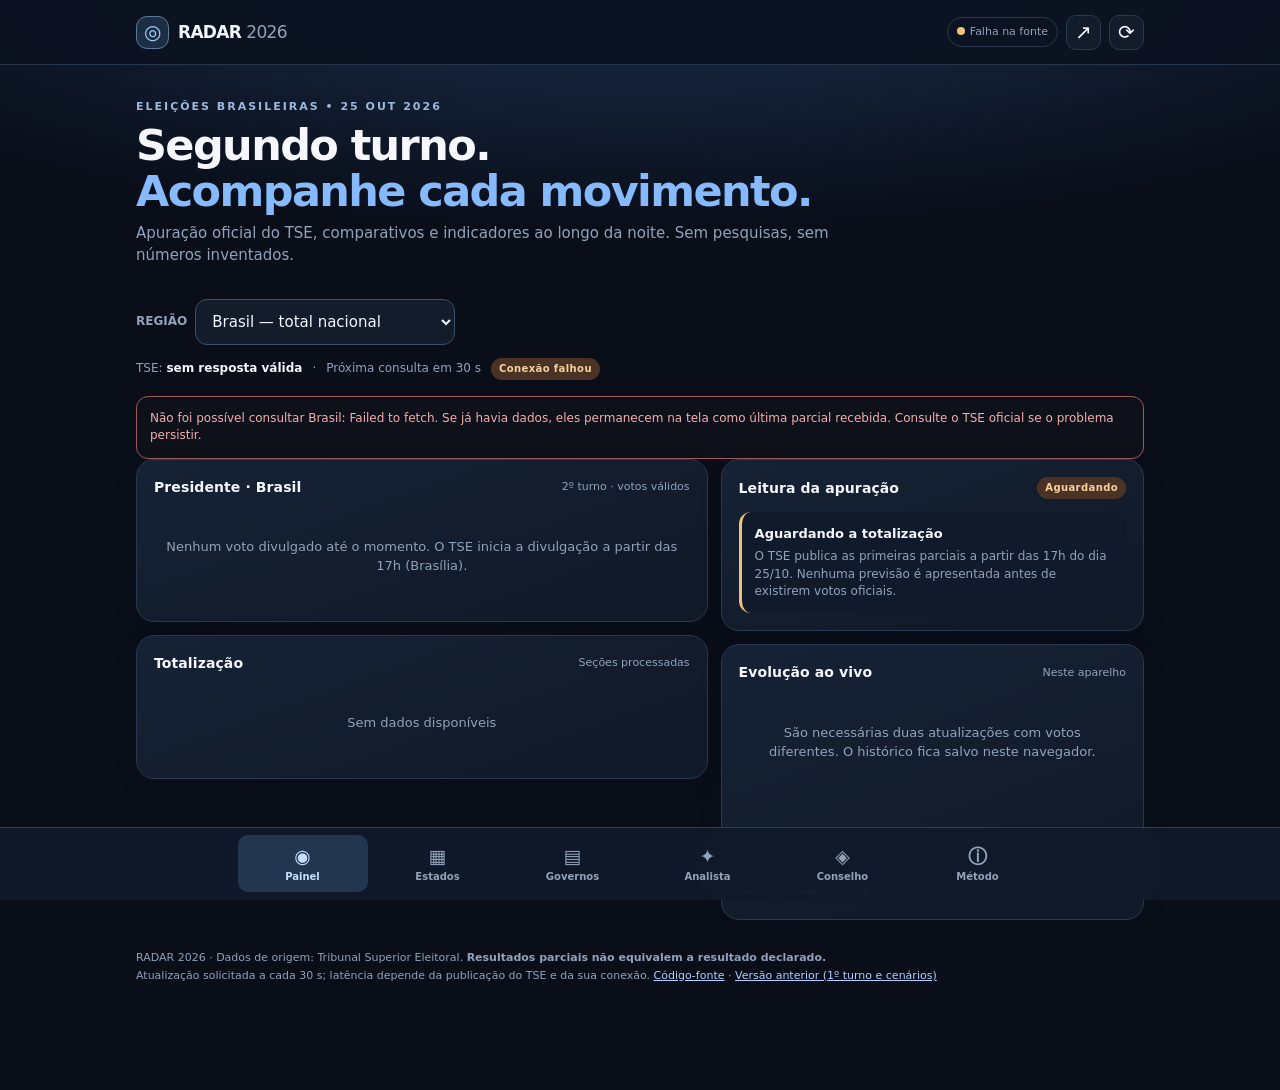
==== commit b745928d: "feat: load O Conselho inside live election Android app" ====
--- a/ao-vivo.html
+++ b/ao-vivo.html
@@ -154,4 +154,5 @@
 })();
 </script>
 <script src="analista.js"></script>
+<script src="conselho.js"></script>
 </body></html>
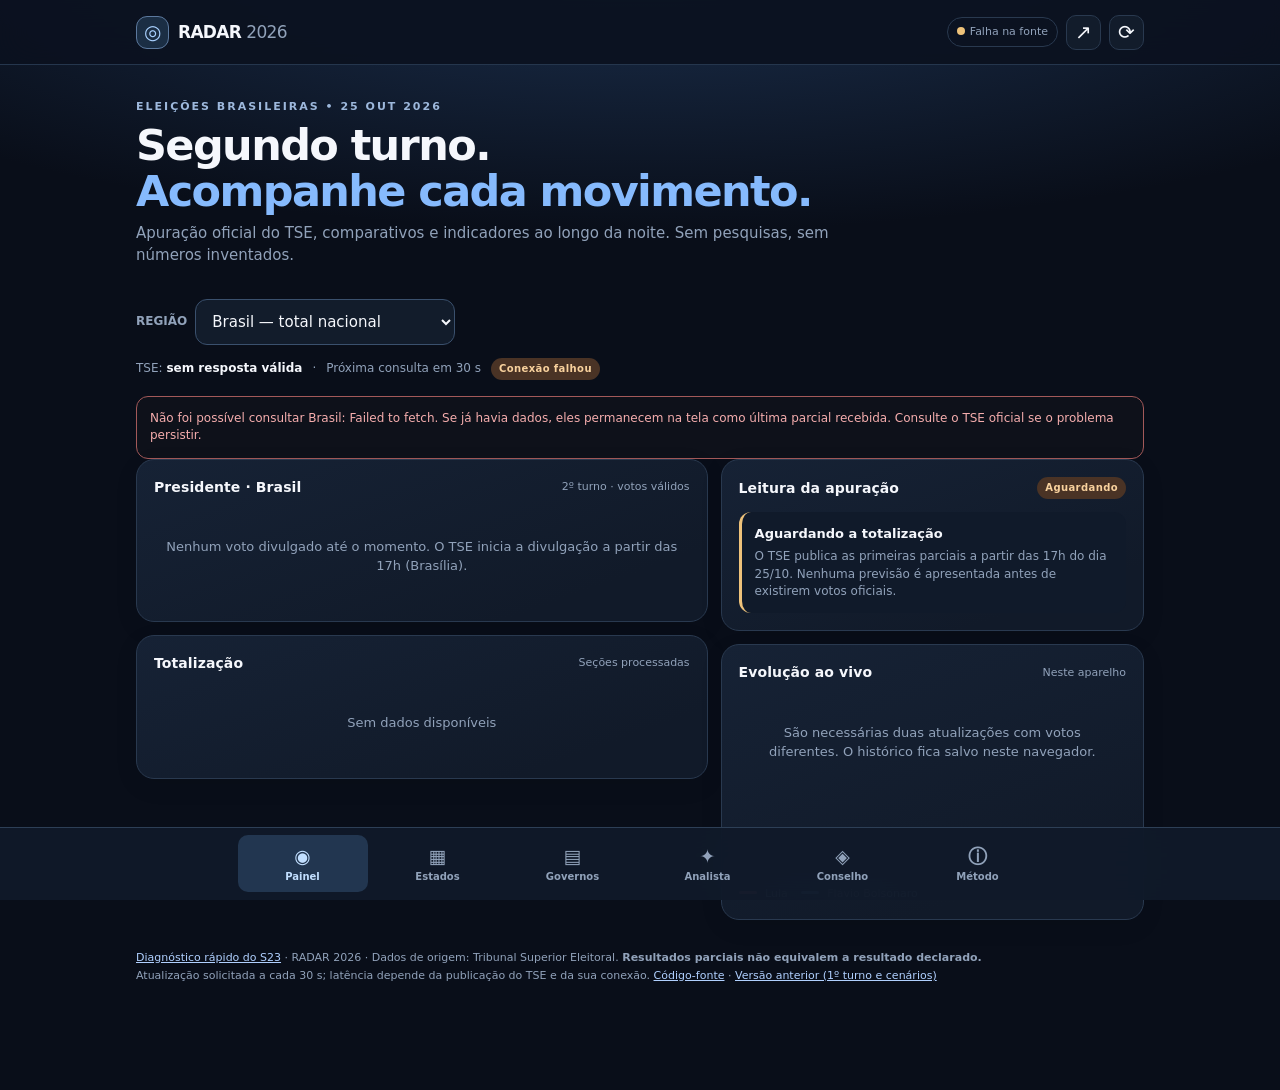
==== commit 51195083: "ui: add easy entry to S23 diagnostics from election dashboard" ====
--- a/ao-vivo.html
+++ b/ao-vivo.html
@@ -71,7 +71,7 @@
 <p>Este painel é independente, sem vínculo institucional com o TSE. O painel numérico usa cálculos locais; a nova aba Analista usa a API Gemini, ativada exclusivamente pelo usuário no servidor Termux. Suas respostas são interpretações automáticas sujeitas a erros, não dados oficiais, pesquisas ou previsão eleitoral.</p>
 <a href="https://www.tse.jus.br/eleicoes/eleicoes-2026-content/divulgacao-dos-resultados-das-eleicoes-2026" target="_blank" rel="noopener">Conferir resultados na Justiça Eleitoral</a>
 </section></div>
-<footer>RADAR 2026 · Dados de origem: Tribunal Superior Eleitoral. <strong>Resultados parciais não equivalem a resultado declarado.</strong><br>Atualização solicitada a cada 30 s; latência depende da publicação do TSE e da sua conexão. <a href="https://github.com/Fliparaujor/apuracao-2026">Código-fonte</a> · <a href="index.html">Versão anterior (1º turno e cenários)</a></footer>
+<footer><a href="diagnostico.html">Diagnóstico rápido do S23</a> · RADAR 2026 · Dados de origem: Tribunal Superior Eleitoral. <strong>Resultados parciais não equivalem a resultado declarado.</strong><br>Atualização solicitada a cada 30 s; latência depende da publicação do TSE e da sua conexão. <a href="https://github.com/Fliparaujor/apuracao-2026">Código-fonte</a> · <a href="index.html">Versão anterior (1º turno e cenários)</a></footer>
 </div>
 <nav class="bottomnav" aria-label="Navegação"><button data-tab="dashboard" class="active"><b>◉</b>Painel</button><button data-tab="states"><b>▦</b>Estados</button><button data-tab="governors"><b>▤</b>Governos</button><button data-tab="method"><b>ⓘ</b>Método</button></nav>
 
@@ -120,13 +120,20 @@
 let grid="";for(const v of [0,25,50,75,100])grid+='<line x1="'+pad.l+'" y1="'+y(v)+'" x2="'+(w-pad.r)+'" y2="'+y(v)+'" stroke="#2b3d52" stroke-dasharray="3 5"/><text x="'+(pad.l-8)+'" y="'+(y(v)+4)+'" text-anchor="end" fill="#8da1ba" font-size="12">'+v+'%</text>';
 const start=new Date(pts[0].t).toLocaleTimeString("pt-BR",{hour:"2-digit",minute:"2-digit"});const end=new Date(pts[pts.length-1].t).toLocaleTimeString("pt-BR",{hour:"2-digit",minute:"2-digit"});
 el.innerHTML='<svg viewBox="0 0 '+w+' '+height+'" role="img" aria-label="Evolução dos percentuais da apuração, registrada no aparelho">'+grid+lines+'<text x="'+pad.l+'" y="'+(height-7)+'" fill="#8da1ba" font-size="12">'+start+'</text><text x="'+(w-pad.r)+'" y="'+(height-7)+'" fill="#8da1ba" text-anchor="end" font-size="12">'+end+'</text></svg>';}
-function renderDashboard(){const d=snapshot(scope);$("duelCard").innerHTML='<div class="card-head"><h2>Presidente · '+esc(scopeNames[scope]||scope)+'</h2><small>2º turno · votos válidos</small></div>'+headline(d)+(d?'<div class="legend"><span>'+esc(d.date)+'</span><span>'+dec(d.counted)+'% apurado</span></div><div class="progress" style="margin-top:6px"><i style="width:'+Math.min(100,d.counted)+'%"></i></div>':'');
+function sourceAgeMinutes(value){
+  const m=String(value||"").match(/^(\d{2})\/(\d{2})\/(\d{4})\s+(\d{2}):(\d{2})(?::(\d{2}))?/);
+  if(!m)return null;
+  const time=new Date(m[3]+"-"+m[2]+"-"+m[1]+"T"+m[4]+":"+m[5]+":"+(m[6]||"00")+"-03:00").getTime();
+  const minutes=Math.floor((Date.now()-time)/60000);
+  return Number.isFinite(minutes)&&minutes>=0?minutes:null;
+}
+function renderDashboard(){const d=snapshot(scope);const age=sourceAgeMinutes(d?.date);const stale=!!d&&!d.finished&&age!==null&&age>10;$("duelCard").innerHTML='<div class="card-head"><h2>Presidente · '+esc(scopeNames[scope]||scope)+'</h2><small>2º turno · votos válidos</small></div>'+headline(d)+(d?'<div class="legend"><span>'+esc(d.date)+'</span><span>'+dec(d.counted)+'% apurado</span></div><div class="progress" style="margin-top:6px"><i style="width:'+Math.min(100,d.counted)+'%"></i></div>':'');
 $("numbers").innerHTML=d?metrics(d):'<div class="empty span2">Sem dados disponíveis</div>';
 $("insights").innerHTML=analysis(scope,d);$("an-pill").className="pill"+(d&&d.valid?" ok":" warn");$("an-pill").textContent=d&&d.valid?"Parcial oficial":"Aguardando";
-$("source-time").innerHTML=d?"TSE: <strong>"+esc(d.date)+"</strong> · "+esc(scopeNames[scope]||scope):"TSE: <strong>sem resposta válida</strong>";
+$("source-time").innerHTML=d?"TSE: <strong>"+esc(d.date)+"</strong> · "+esc(scopeNames[scope]||scope)+(stale?' · <span class="pill warn">Último boletim há '+age+' min</span>':""):"TSE: <strong>sem resposta válida</strong>";
 const err=errors["pres-"+scope];$("error").hidden=!err;$("error").textContent=err?"Não foi possível consultar "+scopeNames[scope]+": "+err+". Se já havia dados, eles permanecem na tela como última parcial recebida. Consulte o TSE oficial se o problema persistir.":"";
 $("status-pill").className="pill "+(err?"warn":d&&d.valid?"ok":"warn");$("status-pill").textContent=err?"Conexão falhou":d&&d.valid?(d.finished?"Totalizado":"Apuração parcial"):"Sem votos divulgados";
-$("livepill").innerHTML='<span class="dot'+(d&&d.valid&&!err?" live":"")+'"></span>'+(err?"Falha na fonte":d&&d.valid?"TSE conectado":"Aguardando votos");
+$("livepill").innerHTML='<span class="dot'+(d&&d.valid&&!err&&!stale?" live":"")+'"></span>'+(err?"Falha na fonte":stale?"Boletim antigo":d&&d.valid?"TSE conectado":"Aguardando votos");
 chart(scope);
 }
 function renderStates(){let a=Object.keys(STATES).map(k=>[k,snapshot(k)]);if(sorting==="alphabet")a.sort((x,y)=>STATES[x[0]].localeCompare(STATES[y[0]],"pt-BR"));if(sorting==="apur")a.sort((x,y)=>(y[1]?.counted||0)-(x[1]?.counted||0));if(sorting==="gap")a.sort((x,y)=>((y[1]?.cands[0]?.pct||0)-(y[1]?.cands[1]?.pct||0))-((x[1]?.cands[0]?.pct||0)-(x[1]?.cands[1]?.pct||0)));
